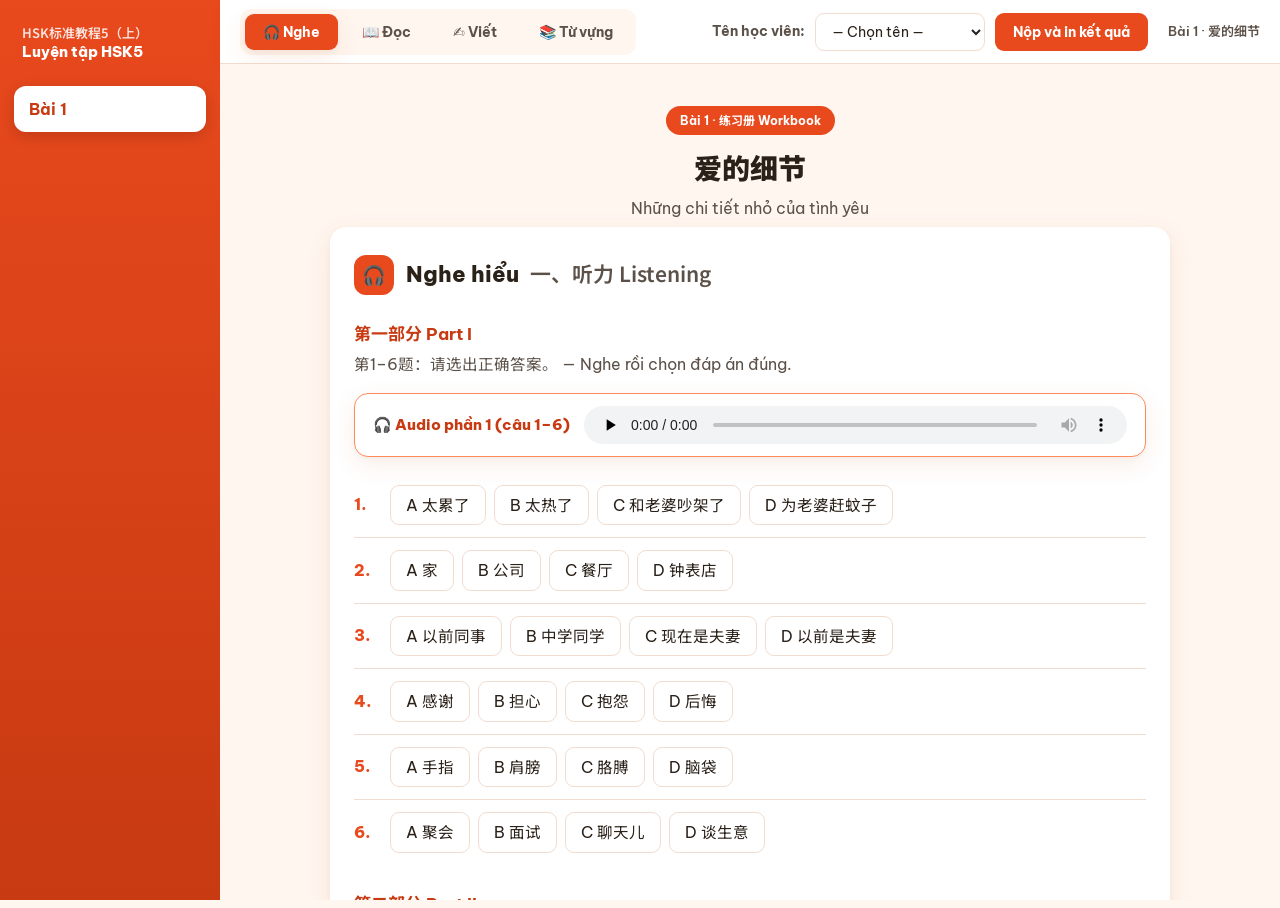
==== index.html @ 922155b4 "Add files via upload" ====
<!DOCTYPE html>
<html lang="vi">
<head>
<meta charset="UTF-8">
<meta name="viewport" content="width=device-width, initial-scale=1.0">
<title>Luyện tập HSK5 | HSK标准教程5 练习册</title>
<link rel="icon" href="data:image/svg+xml,<svg xmlns=%22http://www.w3.org/2000/svg%22 viewBox=%220 0 100 100%22><text y=%22.9em%22 font-size=%2290%22>🀄</text></svg>">
<link rel="preconnect" href="https://fonts.googleapis.com">
<link rel="preconnect" href="https://fonts.gstatic.com" crossorigin>
<link href="https://fonts.googleapis.com/css2?family=Noto+Sans+SC:wght@400;500;700;900&family=Be+Vietnam+Pro:wght@400;500;600;700;800&display=swap" rel="stylesheet">
<link rel="stylesheet" href="style.css">
<script src="quiz.js"></script>
</head>
<body>

<div class="shell">
  <aside class="sidebar" id="sidebar">
    <div class="brand">
      <span class="zh">HSK标准教程5（上）</span>
      Luyện tập HSK5
    </div>
    <!-- nút bài học được thêm bằng JS từ mảng LESSONS bên dưới -->
  </aside>

  <div class="content-area">
    <div class="topbar">
      <div class="tab-group" id="tabGroup">
        <button class="tab-btn" data-tab="listening">🎧 Nghe</button>
        <button class="tab-btn" data-tab="reading">📖 Đọc</button>
        <button class="tab-btn" data-tab="writing">✍️ Viết</button>
        <button class="tab-btn" data-tab="vocab">📚 Từ vựng</button>
      </div>
      <div class="hocvien-bar">
        <label for="hocvienSelect">Tên học viên:</label>
        <select id="hocvienSelect"><option value="">— Chọn tên —</option></select>
        <button type="button" class="btn-submit-result" id="btnSubmitResult">Nộp và in kết quả</button>
        <span class="hocvien-toast" id="hocvienToast"></span>
      </div>
      <span class="current-lesson" id="currentLessonLabel"></span>
    </div>
    <div class="frame-wrap">
      <iframe id="lessonFrame" title="Nội dung bài học"></iframe>
    </div>
  </div>
</div>

<script>
// Danh sách bài học — thêm bài mới vào đây khi có nội dung.
// Sidebar chỉ hiện "num" (vd "Bài 1"); nameZh hiện ở thanh trên cùng và phiếu kết quả.
const LESSONS = [
  { id:"bai1", num:"Bài 1", nameVi:"Những chi tiết nhỏ của tình yêu", nameZh:"爱的细节", file:"bai1.html", available:true },
];

const DEFAULT_TAB = "listening";
let state = { lesson: LESSONS.find(l=>l.available) || LESSONS[0], tab: DEFAULT_TAB };

const sidebar = document.getElementById('sidebar');
const frame = document.getElementById('lessonFrame');
const currentLabel = document.getElementById('currentLessonLabel');

function renderSidebar(){
  LESSONS.forEach(lesson=>{
    const btn = document.createElement('button');
    btn.className = 'lesson-btn' + (lesson.available ? '' : ' soon') + (lesson.id === state.lesson.id ? ' active' : '');
    btn.innerHTML = '<div class="num">'+lesson.num+'</div>';
    btn.title = lesson.nameZh + ' — ' + lesson.nameVi;
    if(lesson.available) btn.addEventListener('click', ()=>selectLesson(lesson.id));
    else btn.disabled = true;
    btn.dataset.lessonId = lesson.id;
    sidebar.appendChild(btn);
  });
}

function renderTabs(){
  document.querySelectorAll('.tab-btn').forEach(btn=>{
    btn.classList.toggle('active', btn.dataset.tab === state.tab);
    btn.addEventListener('click', ()=>selectTab(btn.dataset.tab));
  });
}

function selectLesson(id){
  const lesson = LESSONS.find(l=>l.id === id);
  if(!lesson || !lesson.available) return;
  state.lesson = lesson;
  document.querySelectorAll('.lesson-btn').forEach(b=>b.classList.toggle('active', b.dataset.lessonId === id));
  navigate();
}

function selectTab(tab){
  state.tab = tab;
  document.querySelectorAll('.tab-btn').forEach(b=>b.classList.toggle('active', b.dataset.tab === tab));
  // Đổi tab trong cùng bài: chỉ đổi #hash để không mất bài đang làm
  try {
    const win = frame.contentWindow;
    if(win && win.location.pathname.endsWith('/' + state.lesson.file)){
      win.location.hash = tab;
      return;
    }
  } catch(e){}
  navigate();
}

function navigate(){
  frame.src = state.lesson.file + '#' + state.tab;
  currentLabel.textContent = state.lesson.num + ' · ' + state.lesson.nameZh;
}

renderSidebar();
renderTabs();
navigate();

/* ================================================================
   Tên học viên + Nộp và in kết quả (in ra giấy hoặc "Lưu thành PDF")
   Danh sách tên: hocvien/danhsachhocvien.txt (mỗi dòng 1 tên).
   Không lưu kết quả lên máy chủ hay Google Sheet.
   ================================================================ */
const hocvienSelect = document.getElementById('hocvienSelect');
const btnSubmitResult = document.getElementById('btnSubmitResult');
const hocvienToast = document.getElementById('hocvienToast');
const LAST_HOCVIEN_KEY = 'hsk5_last_hocvien';

function lsGet(k){ try{ return localStorage.getItem(k); }catch(e){ return null; } }
function lsSet(k,v){ try{ localStorage.setItem(k,v); }catch(e){} }

function loadHocVienList(){
  fetch('hocvien/danhsachhocvien.txt')
    .then(r => r.ok ? r.text() : Promise.reject())
    .then(text=>{
      const names = text.split('\n').map(s=>s.trim()).filter(Boolean);
      const lastPicked = lsGet(LAST_HOCVIEN_KEY) || '';
      names.forEach(name=>{
        const opt = document.createElement('option');
        opt.value = name;
        opt.textContent = name;
        if(name === lastPicked) opt.selected = true;
        hocvienSelect.appendChild(opt);
      });
    })
    .catch(()=>{
      const opt = document.createElement('option');
      opt.value = '';
      opt.textContent = 'Không tải được danh sách tên';
      opt.disabled = true;
      hocvienSelect.appendChild(opt);
    });
}
hocvienSelect.addEventListener('change', ()=>{
  if(hocvienSelect.value) lsSet(LAST_HOCVIEN_KEY, hocvienSelect.value);
});

function collectFromIframe(){
  try {
    const win = frame.contentWindow;
    if(!win || !win.HSK || typeof win.HSK.collectResult !== 'function') return null;
    return win.HSK.collectResult({ lessonId: state.lesson.id, lessonName: state.lesson.num + ' · ' + state.lesson.nameZh });
  } catch(e){
    console.error('Không đọc được bài làm:', e);
    return null;
  }
}

function showToast(msg){
  hocvienToast.textContent = msg;
  setTimeout(()=>{ if(hocvienToast.textContent === msg) hocvienToast.textContent = ''; }, 4000);
}

btnSubmitResult.addEventListener('click', ()=>{
  const hocvien = hocvienSelect.value;
  if(!hocvien){
    alert('Vui lòng chọn tên học viên trước khi nộp bài.');
    return;
  }
  const data = collectFromIframe();
  if(!data){
    alert('Chưa tải xong nội dung bài học, vui lòng thử lại sau vài giây.');
    return;
  }
  data.hocvien = hocvien;
  data.timestamp = new Date().toISOString();

  const printWin = window.open('', '_blank', 'width=800,height=900');
  if(!printWin){
    alert('Trình duyệt đã chặn cửa sổ mới. Vui lòng cho phép cửa sổ bật lên (pop-up) rồi bấm lại.');
    return;
  }
  printWin.document.write(HSK.buildPrintableHtml(data));
  printWin.document.close();
  printWin.focus();
  setTimeout(()=>{ try{ printWin.print(); }catch(e){} }, 400);
  showToast('Đã mở phiếu kết quả của ' + hocvien + ' ✓');
});

loadHocVienList();
</script>
</body>
</html>
---- style.css ----
/* ============================================================
   HSK5 Luyện Tập — shared stylesheet
   Dùng chung cho index.html (khung trang) và mọi trang bai*.html
   ============================================================ */

:root{
  --orange:#e8491d;
  --orange-dark:#c73a12;
  --orange-light:#ff8a5c;
  --cream:#fff6ef;
  --ink:#2a2118;
  --ink-soft:#5c5148;
  --line:#f0ddd0;
  --card:#ffffff;
  --green:#2f9e56;
  --green-bg:#e9f8ee;
  --red:#d13c2f;
  --red-bg:#fdecea;
  --radius:16px;
  --shadow:0 8px 24px rgba(200,90,30,.10), 0 2px 6px rgba(0,0,0,.04);
  --sidebar-w:220px;
  --topbar-h:64px;
}
*{box-sizing:border-box;}
html{scroll-behavior:smooth;}
body{
  margin:0;
  font-family:'Be Vietnam Pro','Noto Sans SC',system-ui,sans-serif;
  background:var(--cream);
  color:var(--ink);
  line-height:1.6;
}
.zh{font-family:'Noto Sans SC','Be Vietnam Pro',sans-serif;}
a{color:inherit;}
img{max-width:100%;}

/* ---------------------------------------------------------
   SHELL LAYOUT (index.html only): sidebar + topbar + iframe
   --------------------------------------------------------- */
.shell{
  display:grid;
  grid-template-columns:var(--sidebar-w) 1fr;
  grid-template-rows:100vh;
  height:100vh;
}
.sidebar{
  background:linear-gradient(180deg, var(--orange) 0%, var(--orange-dark) 100%);
  color:#fff;
  padding:22px 14px;
  overflow-y:auto;
  display:flex;
  flex-direction:column;
  gap:6px;
}
.sidebar .brand{
  font-weight:800;
  font-size:15px;
  padding:0 8px 18px;
  line-height:1.35;
}
.sidebar .brand .zh{display:block;font-size:13px;opacity:.85;font-weight:600;margin-top:2px;}
.lesson-btn{
  display:block;
  width:100%;
  text-align:left;
  background:rgba(255,255,255,.08);
  border:1.5px solid transparent;
  color:#fff;
  padding:12px 14px;
  border-radius:12px;
  font-family:inherit;
  cursor:pointer;
  transition:.15s;
}
.lesson-btn:hover{background:rgba(255,255,255,.18);}
.lesson-btn.active{
  background:#fff;
  color:var(--orange-dark);
  font-weight:800;
  box-shadow:0 4px 14px rgba(0,0,0,.15);
}
.lesson-btn .num{font-size:15.5px;font-weight:700;}
.lesson-btn.soon{
  opacity:.55;
  cursor:not-allowed;
}
.lesson-btn.soon:hover{background:rgba(255,255,255,.08);}

.content-area{
  display:flex;
  flex-direction:column;
  min-width:0;
}
.topbar{
  height:var(--topbar-h);
  background:#fff;
  border-bottom:1px solid var(--line);
  display:flex;
  align-items:center;
  gap:10px;
  padding:0 20px;
  box-shadow:0 2px 10px rgba(0,0,0,.03);
  flex-wrap:wrap;
}
.tab-group{
  display:flex;
  gap:6px;
  background:var(--cream);
  padding:5px;
  border-radius:12px;
}
.tab-btn{
  border:none;
  background:transparent;
  padding:9px 18px;
  border-radius:9px;
  font-family:inherit;
  font-weight:700;
  font-size:14px;
  color:var(--ink-soft);
  cursor:pointer;
  transition:.15s;
  display:flex;
  align-items:center;
  gap:6px;
}
.tab-btn:hover{color:var(--orange-dark);}
.tab-btn.active{
  background:var(--orange);
  color:#fff;
  box-shadow:var(--shadow);
}
.topbar .current-lesson{
  font-size:13px;
  color:var(--ink-soft);
  font-weight:600;
  white-space:nowrap;
}

/* Thanh chọn tên học viên + nút Nộp và in kết quả (topbar, index.html) */
.hocvien-bar{
  margin-left:auto;
  display:flex;
  align-items:center;
  gap:10px;
  flex-wrap:wrap;
}
.hocvien-bar label{
  font-size:13.5px;
  font-weight:700;
  color:var(--ink-soft);
  white-space:nowrap;
}
.hocvien-bar select{
  border:1.5px solid var(--line);
  border-radius:9px;
  padding:8px 12px;
  font-family:inherit;
  font-size:14px;
  background:#fff;
  color:var(--ink);
  min-width:170px;
  cursor:pointer;
}
.hocvien-bar select:focus{outline:none;border-color:var(--orange-light);}
.btn-submit-result{
  border:none;
  background:var(--orange);
  color:#fff;
  padding:10px 18px;
  border-radius:9px;
  font-weight:700;
  font-size:14px;
  cursor:pointer;
  font-family:inherit;
  white-space:nowrap;
  transition:.15s;
}
.btn-submit-result:hover{background:var(--orange-dark);}
.btn-submit-result:disabled{opacity:.5;cursor:not-allowed;background:var(--orange);}
.hocvien-toast{
  font-size:12.5px;
  color:var(--green);
  font-weight:700;
  white-space:nowrap;
}

.frame-wrap{
  flex:1;
  min-height:0;
}
#lessonFrame{
  width:100%;
  height:100%;
  border:none;
  background:var(--cream);
}

/* Mobile: sidebar becomes a horizontal strip on top */
@media (max-width:820px){
  .shell{
    grid-template-columns:1fr;
    grid-template-rows:auto 1fr;
    height:100vh;
  }
  .sidebar{
    flex-direction:row;
    align-items:center;
    overflow-x:auto;
    padding:12px 10px;
    gap:8px;
  }
  .sidebar .brand{padding:0 10px 0 2px;flex:0 0 auto;border-right:1px solid rgba(255,255,255,.25);margin-right:4px;}
  .lesson-btn{flex:0 0 auto;width:auto;white-space:nowrap;}
  .lesson-btn.results-link{order:99;margin-top:0;margin-left:4px;}
  .topbar{padding:0 12px;height:auto;padding-top:10px;padding-bottom:10px;}
  .hocvien-bar{margin-left:0;width:100%;order:2;}
  .hocvien-bar select{flex:1 1 auto;}
  .topbar .current-lesson{margin-left:0;width:100%;order:3;}
}

/* ---------------------------------------------------------
   Trang kết quả đã lưu (ketqua.html) + cửa sổ in kết quả
   --------------------------------------------------------- */
.ketqua-main{max-width:920px;margin:0 auto;padding:24px 20px 60px;}
.ketqua-main h1{font-size:24px;font-weight:900;margin:6px 0 4px;}
.ketqua-main .sub{color:var(--ink-soft);font-size:15px;margin-bottom:22px;}
.ketqua-table-wrap{overflow-x:auto;background:var(--card);border-radius:var(--radius);box-shadow:var(--shadow);}
table.ketqua-table{width:100%;border-collapse:collapse;font-size:14.5px;}
table.ketqua-table th, table.ketqua-table td{padding:12px 14px;text-align:left;border-bottom:1px solid var(--line);white-space:nowrap;}
table.ketqua-table th{background:var(--cream);color:var(--ink-soft);font-weight:700;font-size:13px;text-transform:uppercase;letter-spacing:.03em;}
table.ketqua-table tr:last-child td{border-bottom:none;}
table.ketqua-table .row-actions{display:flex;gap:6px;}
table.ketqua-table .row-actions button{
  border:1.5px solid var(--line);background:#fff;color:var(--ink);
  padding:6px 12px;border-radius:8px;font-size:13px;font-weight:600;cursor:pointer;font-family:inherit;
}
table.ketqua-table .row-actions button:hover{border-color:var(--orange-light);color:var(--orange-dark);}
table.ketqua-table .row-actions button.danger:hover{border-color:var(--red);color:var(--red);}
.ketqua-empty{padding:50px 20px;text-align:center;color:var(--ink-soft);font-size:16px;}
.ketqua-detail{display:none;background:var(--cream);border-radius:12px;padding:16px 18px;margin:10px 0 18px;font-size:14.5px;line-height:1.7;}
.ketqua-detail.show{display:block;}
.ketqua-detail h4{margin:0 0 6px;color:var(--orange-dark);font-size:14.5px;}
.ketqua-detail .row{margin-bottom:10px;}
.back-link{display:inline-block;margin-bottom:14px;color:var(--orange-dark);font-weight:700;text-decoration:none;font-size:14.5px;}
.back-link:hover{text-decoration:underline;}

/* ---------------------------------------------------------
   LESSON PAGE LAYOUT (files inside lessons/)
   --------------------------------------------------------- */
.lesson-body{
  margin:0;
  background:var(--cream);
}
.lesson-main{
  max-width:880px;
  margin:0 auto;
  padding:24px 20px 90px;
}
.lesson-heading{
  text-align:center;
  padding:18px 10px 6px;
}
.lesson-heading .badge{
  display:inline-block;
  background:var(--orange);
  color:#fff;
  padding:5px 14px;
  border-radius:999px;
  font-size:12px;
  font-weight:700;
  margin-bottom:10px;
}
.lesson-heading h1{
  margin:0 0 4px;
  font-size:clamp(20px,3.4vw,28px);
  font-weight:900;
  color:var(--ink);
}
.lesson-heading p{margin:0;color:var(--ink-soft);font-size:15.5px;}

.tab-section{display:none;}
.tab-section.active{display:block;}

section.card{
  background:var(--card);
  border-radius:var(--radius);
  box-shadow:var(--shadow);
  padding:28px 24px;
  margin-bottom:24px;
}
.section-head{
  display:flex;
  align-items:center;
  gap:12px;
  margin-bottom:6px;
}
.section-head .icon{
  width:40px;height:40px;flex:0 0 40px;
  border-radius:12px;
  background:var(--orange);
  color:#fff;
  display:flex;align-items:center;justify-content:center;
  font-size:19px;
}
.section-head h2{margin:0;font-size:22px;font-weight:800;}
.section-head h2 .zh{font-size:.95em;color:var(--ink-soft);font-weight:600;margin-left:6px;}
.section-note{font-size:15.5px;color:var(--ink-soft);margin:2px 0 20px;padding-left:52px;}

.part{margin-top:26px;}
.part:first-of-type{margin-top:22px;}
.part-title{font-weight:700;font-size:17px;color:var(--orange-dark);margin-bottom:4px;}
.part-instructions{font-size:15.5px;color:var(--ink-soft);margin-bottom:16px;}

.example-box{
  background:var(--cream);
  border:1px dashed var(--line);
  border-radius:10px;
  padding:12px 14px;
  font-size:15.5px;
  line-height:1.7;
  color:var(--ink-soft);
  margin-bottom:16px;
}
.example-box b{color:var(--ink);}

.pic-grid{display:grid;grid-template-columns:repeat(2,1fr);gap:14px;margin-bottom:18px;}
.pic-card{border:1.5px solid var(--line);border-radius:12px;padding:10px 8px 12px;text-align:center;background:#fffaf6;}
.pic-card .emoji{font-size:30px;}
.pic-card .letter{display:inline-block;font-weight:800;color:var(--orange);margin-bottom:6px;font-size:13px;}
.pic-card .cap{font-size:14px;color:var(--ink-soft);margin-top:4px;}
.pic-card img{
  width:100%;
  aspect-ratio:4/3;
  height:auto;
  object-fit:contain;
  border-radius:8px;
  background:#f1e6db;
  display:block;
}

/* Single master audio player for a whole listening section */
.audio-master{
  position:sticky;
  top:10px;
  z-index:5;
  background:#fff;
  border:1.5px solid var(--orange-light);
  border-radius:14px;
  padding:12px 18px;
  margin-bottom:22px;
  box-shadow:var(--shadow);
  display:flex;
  align-items:center;
  gap:14px;
  flex-wrap:wrap;
}
.audio-master .label{
  font-weight:800;
  color:var(--orange-dark);
  font-size:15px;
  white-space:nowrap;
}
.audio-master audio{flex:1 1 220px;height:38px;min-width:200px;}
.audio-master .audio-missing{margin-left:0;}

.q-row{display:flex;flex-wrap:wrap;align-items:center;gap:10px;padding:12px 0;border-top:1px solid var(--line);}
.q-row:first-child{border-top:none;}
.q-num{font-weight:800;color:var(--orange);min-width:26px;}
.q-text{flex:1 1 260px;font-size:16.5px;}
.opt-group{display:flex;flex-wrap:wrap;gap:8px;}
.opt-btn{
  border:1.5px solid var(--line);
  background:#fff;
  padding:8px 15px;
  border-radius:9px;
  font-size:15.5px;
  cursor:pointer;
  transition:.15s;
  font-family:inherit;
  color:var(--ink);
}
.opt-btn:hover{border-color:var(--orange-light);}
.opt-btn.selected{background:var(--orange);border-color:var(--orange);color:#fff;font-weight:600;}
.opt-btn.correct{background:var(--green);border-color:var(--green);color:#fff;font-weight:700;}
.opt-btn.wrong{background:var(--red);border-color:var(--red);color:#fff;font-weight:700;}
.opt-btn.locked{cursor:default;}
.opt-btn.disabled{opacity:.5;cursor:not-allowed;background:#f6f6f6;}

.passage{background:var(--cream);border-radius:10px;padding:14px 16px;font-size:16.5px;line-height:1.7;margin-bottom:12px;}
.passage .passage-num{color:var(--orange-dark);font-weight:800;margin-right:4px;}
.star-q{font-weight:700;margin:10px 0 8px;font-size:16.5px;}
.star-q .star-q-num{color:var(--orange);font-weight:800;margin-right:8px;}

.locked-badge{
  display:inline-flex;align-items:center;gap:6px;font-size:12px;color:var(--ink-soft);
  background:#f2ece5;padding:4px 10px;border-radius:999px;margin-left:4px;
}

.explain{display:none;font-size:15px;color:var(--ink-soft);margin-top:6px;padding-left:34px;}
.explain.show{display:block;}
.explain b{color:var(--green);}

.audio-row{display:flex;align-items:center;gap:10px;margin:4px 0 14px;flex-wrap:wrap;}
.audio-row audio{height:34px;max-width:280px;flex:1 1 240px;}
.audio-missing{font-size:12px;color:var(--ink-soft);font-style:italic;}

/* Writing (书写) components */
.pinyin-tag{
  font-size:14.5px;
  color:var(--ink-soft);
  background:var(--cream);
  border:1px solid var(--line);
  padding:3px 9px;
  border-radius:999px;
}
.text-input{
  border:1.5px solid var(--line);
  border-radius:9px;
  padding:8px 12px;
  font-size:17px;
  font-family:'Noto Sans SC','Be Vietnam Pro',sans-serif;
  width:90px;
  text-align:center;
}
.text-input:focus{outline:none;border-color:var(--orange-light);}
.text-input.correct{background:var(--green-bg);border-color:var(--green);color:var(--green);font-weight:700;}
.text-input.wrong{background:var(--red-bg);border-color:var(--red);color:var(--red);font-weight:700;}

.pic-desc{font-size:15.5px;color:var(--ink-soft);flex:1 1 260px;font-style:italic;}

/* Writing Part II: ảnh lớn bên trái (cỡ giống ảnh Nghe Part I), từ gợi ý +
   ô nhập câu bên phải */
.writing-row{display:flex;gap:18px;align-items:stretch;flex-wrap:wrap;}
.writing-pic{
  width:100%;
  max-width:320px;
  aspect-ratio:4/3;
  object-fit:contain;
  border-radius:12px;
  background:#f1e6db;
  display:block;
  flex:1 1 320px;
}
.example-box .writing-pic{max-width:280px;}
.writing-right{
  flex:1 1 260px;
  min-width:220px;
  display:flex;
  flex-direction:column;
}
.word-tag{
  align-self:flex-start;
  font-weight:800;
  color:#fff;
  background:var(--orange);
  padding:6px 16px;
  border-radius:999px;
  font-size:16px;
  margin-bottom:10px;
}
.writing-textarea{
  width:100%;
  flex:1;
  min-height:120px;
  border:1.5px solid var(--line);
  border-radius:10px;
  padding:10px 12px;
  font-family:'Noto Sans SC','Be Vietnam Pro',sans-serif;
  font-size:16.5px;
  resize:vertical;
}
.writing-textarea:focus{outline:none;border-color:var(--orange-light);}
.reveal-btn{
  margin-top:8px;
  border:1.5px solid var(--orange);
  background:#fff;
  color:var(--orange-dark);
  padding:8px 16px;
  border-radius:999px;
  font-size:15px;
  font-weight:700;
  cursor:pointer;
  font-family:inherit;
}
.reveal-btn:hover{background:var(--orange);color:#fff;}
.sample-answer{
  display:none;
  margin-top:8px;
  background:var(--green-bg);
  border-radius:10px;
  padding:10px 14px;
  font-size:15.5px;
  line-height:1.6;
  color:#1e6b3a;
}
.sample-answer.show{display:block;}
.sample-answer b{color:var(--green);}

.placeholder-box{
  text-align:center;
  padding:50px 20px;
  color:var(--ink-soft);
  font-size:16.5px;
}
.placeholder-box .big{font-size:38px;margin-bottom:10px;}

/* Score bar (reading self-check) */
.score-bar{position:sticky;bottom:16px;display:flex;justify-content:center;z-index:20;margin-top:12px;}
.score-panel{
  background:var(--ink);color:#fff;border-radius:999px;padding:10px 10px 10px 20px;
  display:flex;align-items:center;gap:14px;box-shadow:0 10px 30px rgba(0,0,0,.25);
  flex-wrap:wrap;justify-content:center;
}
.score-panel .txt{font-size:15.5px;font-weight:600;}
.btn{border:none;border-radius:999px;padding:11px 22px;font-weight:700;font-size:15.5px;cursor:pointer;font-family:inherit;}
.btn-primary{background:var(--orange);color:#fff;}
.btn-primary:hover{background:var(--orange-dark);}
.btn-ghost{background:rgba(255,255,255,.12);color:#fff;}
.btn-ghost:hover{background:rgba(255,255,255,.22);}

footer.lesson-footer{text-align:center;padding:20px 20px 10px;font-size:14.5px;color:var(--ink-soft);}

/* ---------------------------------------------------------
   Tab Từ vựng — game "Đố vui tốc độ"
   --------------------------------------------------------- */
.vocab-start, .vocab-end{
  text-align:center;
  padding:50px 20px;
  max-width:420px;
  margin:0 auto;
}
.vocab-start-icon, .vocab-end-icon{font-size:44px;margin-bottom:10px;}
.vocab-start h3, .vocab-end h3{margin:0 0 8px;font-size:22px;font-weight:800;color:var(--ink);}
.vocab-start p{color:var(--ink-soft);font-size:15.5px;margin:0 0 16px;}
.vocab-highscore{
  display:inline-block;
  background:var(--cream);
  border:1px solid var(--line);
  border-radius:999px;
  padding:6px 16px;
  font-size:14.5px;
  font-weight:700;
  color:var(--orange-dark);
  margin-bottom:18px;
}
.vocab-end-score{font-size:34px;font-weight:900;color:var(--orange);margin:6px 0;}
.vocab-end p{color:var(--ink-soft);font-size:15px;margin:0 0 18px;}

.vocab-game{max-width:520px;margin:0 auto;}
.vocab-hud{display:flex;align-items:center;justify-content:space-between;gap:10px;margin-bottom:10px;flex-wrap:wrap;}
.vocab-progress{font-size:14px;color:var(--ink-soft);font-weight:700;}
.vocab-score{font-size:14px;color:var(--ink);font-weight:800;}
.vocab-streak{
  font-size:13px;
  font-weight:800;
  color:#fff;
  background:var(--orange);
  padding:3px 10px;
  border-radius:999px;
}
.vocab-timerbar{
  height:8px;
  background:var(--cream);
  border-radius:999px;
  overflow:hidden;
  margin-bottom:26px;
}
.vocab-timerbar-fill{
  height:100%;
  width:100%;
  background:linear-gradient(90deg, var(--orange), var(--orange-light));
  border-radius:999px;
  transition:width .05s linear;
}
.vocab-word{text-align:center;margin-bottom:28px;}
.vocab-hanzi{
  font-family:'Noto Sans SC',sans-serif;
  font-size:56px;
  font-weight:700;
  color:var(--ink);
  line-height:1.2;
}
.vocab-pinyin{font-size:17px;color:var(--ink-soft);margin-top:4px;}
.vocab-options{display:grid;grid-template-columns:repeat(2,1fr);gap:12px;}
.vocab-opt-btn{
  border:1.5px solid var(--line);
  background:#fff;
  border-radius:12px;
  padding:16px 14px;
  font-size:16px;
  font-weight:600;
  color:var(--ink);
  cursor:pointer;
  font-family:inherit;
  transition:.15s;
  text-align:center;
}
.vocab-opt-btn:hover{border-color:var(--orange-light);}
.vocab-opt-btn.correct{background:var(--green);border-color:var(--green);color:#fff;font-weight:700;}
.vocab-opt-btn.wrong{background:var(--red);border-color:var(--red);color:#fff;font-weight:700;}
.vocab-opt-btn.locked{cursor:default;}

@media (max-width:480px){
  .vocab-hanzi{font-size:44px;}
  .vocab-options{grid-template-columns:1fr;}
}

/* ---------------------------------------------------------
   Thành phần riêng của HSK5
   --------------------------------------------------------- */
/* Khối câu hỏi xếp dọc (đoạn văn + câu hỏi + lựa chọn) */
.q-block{flex-direction:column;align-items:stretch;}

/* Mỗi phần Nghe có trình phát audio riêng — chỉ dính trong phần của nó */
.part .audio-master{margin-bottom:16px;}

/* Lựa chọn Nghe/Đọc dài hơn HSK3: cho xuống dòng gọn trên điện thoại */
.opt-btn{text-align:left;line-height:1.45;}

/* Đoạn văn: chỗ trống đánh số và ảnh minh hoạ */
.passage p{margin:0 0 10px;text-indent:2em;}
.passage p:last-child{margin-bottom:0;}
.blank{
  display:inline-block;min-width:3.2em;text-align:center;
  border-bottom:2px solid var(--orange);color:var(--orange-dark);font-weight:800;
  margin:0 3px;line-height:1.3;
}
.passage-img{
  float:right;width:200px;max-width:40%;margin:4px 0 10px 16px;
  border-radius:10px;background:#fff;
}
.passage::after{content:"";display:block;clear:both;}
@media (max-width:560px){
  .passage-img{float:none;display:block;width:auto;max-width:70%;max-height:240px;margin:0 auto 12px;}
}

/* Câu sắp xếp từ (完成句子) */
.order-head{display:flex;gap:10px;align-items:flex-start;}
.order-head .q-num{padding-top:10px;}
.order-answer{
  flex:1;min-height:50px;display:flex;flex-wrap:wrap;gap:8px;align-items:center;
  border:1.5px dashed var(--orange-light);border-radius:10px;padding:7px 10px;background:#fffaf6;
}
.order-answer.correct{border-style:solid;border-color:var(--green);background:var(--green-bg);}
.order-answer.wrong{border-style:solid;border-color:var(--red);background:var(--red-bg);}
.order-placeholder{color:var(--ink-soft);font-size:14.5px;}
.order-bank{display:flex;flex-wrap:wrap;gap:8px;margin:10px 0 0 36px;}
.order-chip{
  border:1.5px solid var(--line);background:#fff;color:var(--ink);
  padding:7px 14px;border-radius:9px;font-size:16.5px;cursor:pointer;
  font-family:'Noto Sans SC','Be Vietnam Pro',sans-serif;transition:.15s;
}
.order-chip:hover:not(:disabled){border-color:var(--orange-light);}
.order-chip.used{opacity:.3;cursor:default;}
.order-chip.in-answer{background:var(--orange);border-color:var(--orange);color:#fff;font-weight:600;}
.order-answer.correct .order-chip.in-answer{background:var(--green);border-color:var(--green);}
.order-answer.wrong .order-chip.in-answer{background:var(--red);border-color:var(--red);}
.order-chip:disabled{cursor:default;}

/* Viết đoạn văn (写短文) */
.essay-prompt{font-weight:700;font-size:16.5px;margin-bottom:10px;}
.essay-prompt .star-q-num{color:var(--orange);font-weight:800;margin-right:8px;}
.essay-words{display:flex;flex-wrap:wrap;gap:8px;margin-bottom:12px;}
.essay-word{
  font-family:'Noto Sans SC',sans-serif;font-weight:700;font-size:16px;
  padding:5px 14px;border-radius:999px;border:1.5px solid var(--orange);color:var(--orange-dark);background:#fff;
}
.essay-word.used{background:var(--green);border-color:var(--green);color:#fff;}
.essay-textarea{min-height:200px;line-height:1.8;}
.essay-meta{display:flex;gap:16px;flex-wrap:wrap;font-size:14px;color:var(--ink-soft);margin-top:6px;font-weight:600;}
.essay-meta .ok{color:var(--green);}
.sample-answer p{margin:0 0 6px;}

/* Sidebar chỉ có tên bài: bỏ khoảng trống thừa */
.sidebar .lesson-btn{text-align:left;}
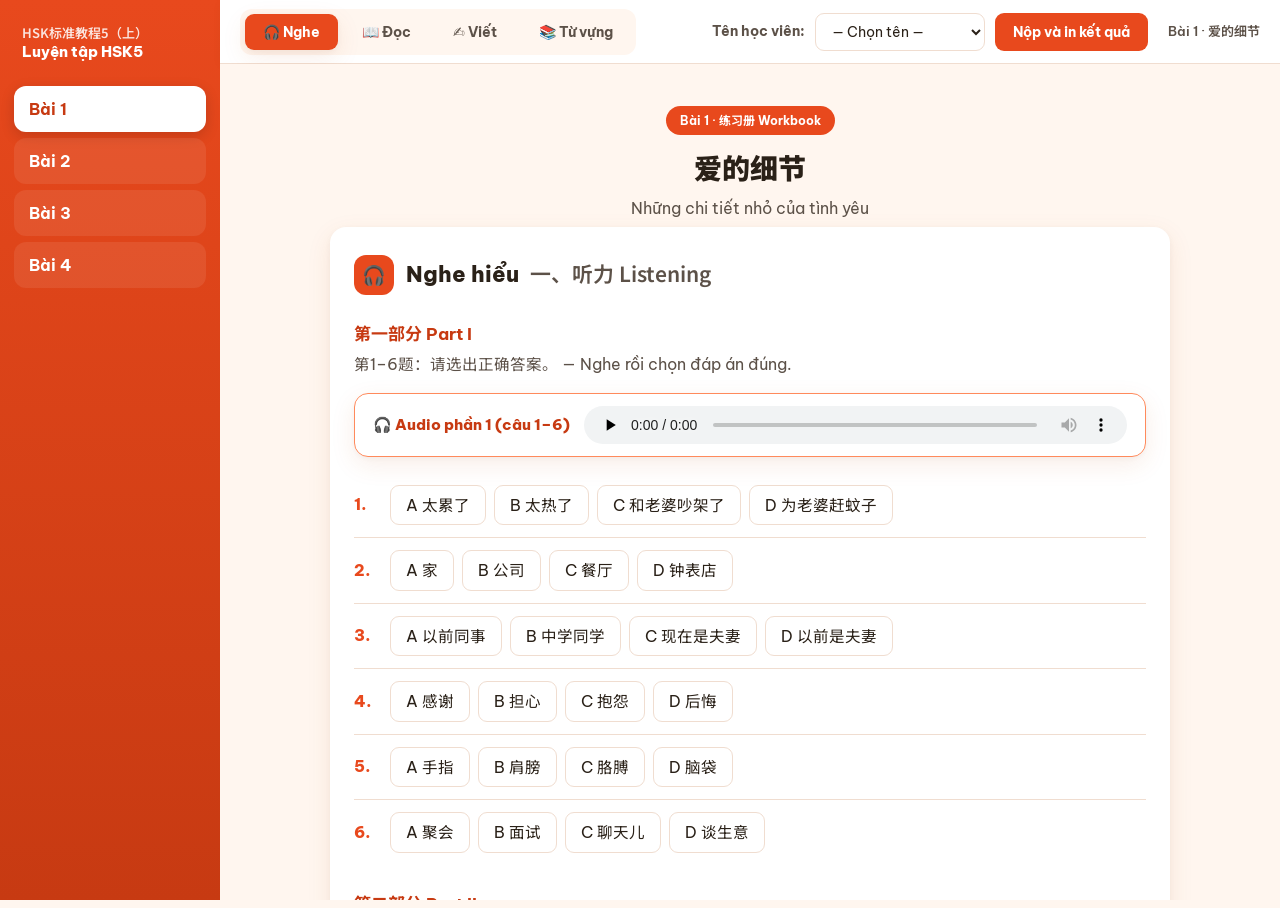
==== commit 9aa7a8a6: "Add files via upload" ====
--- a/index.html
+++ b/index.html
@@ -49,6 +49,9 @@
 // Sidebar chỉ hiện "num" (vd "Bài 1"); nameZh hiện ở thanh trên cùng và phiếu kết quả.
 const LESSONS = [
   { id:"bai1", num:"Bài 1", nameVi:"Những chi tiết nhỏ của tình yêu", nameZh:"爱的细节", file:"bai1.html", available:true },
+  { id:"bai2", num:"Bài 2", nameVi:"Để lại một chùm chìa khóa cho bố mẹ", nameZh:"留串钥匙给父母", file:"bai2.html", available:true },
+  { id:"bai3", num:"Bài 3", nameVi:"Đời người có lựa chọn, mọi thứ đều có thể thay đổi", nameZh:"人生有选择，一切可改变", file:"bai3.html", available:true },
+  { id:"bai4", num:"Bài 4", nameVi:"Tử Lộ vác gạo", nameZh:"子路背米", file:"bai4.html", available:true },
 ];
 
 const DEFAULT_TAB = "listening";
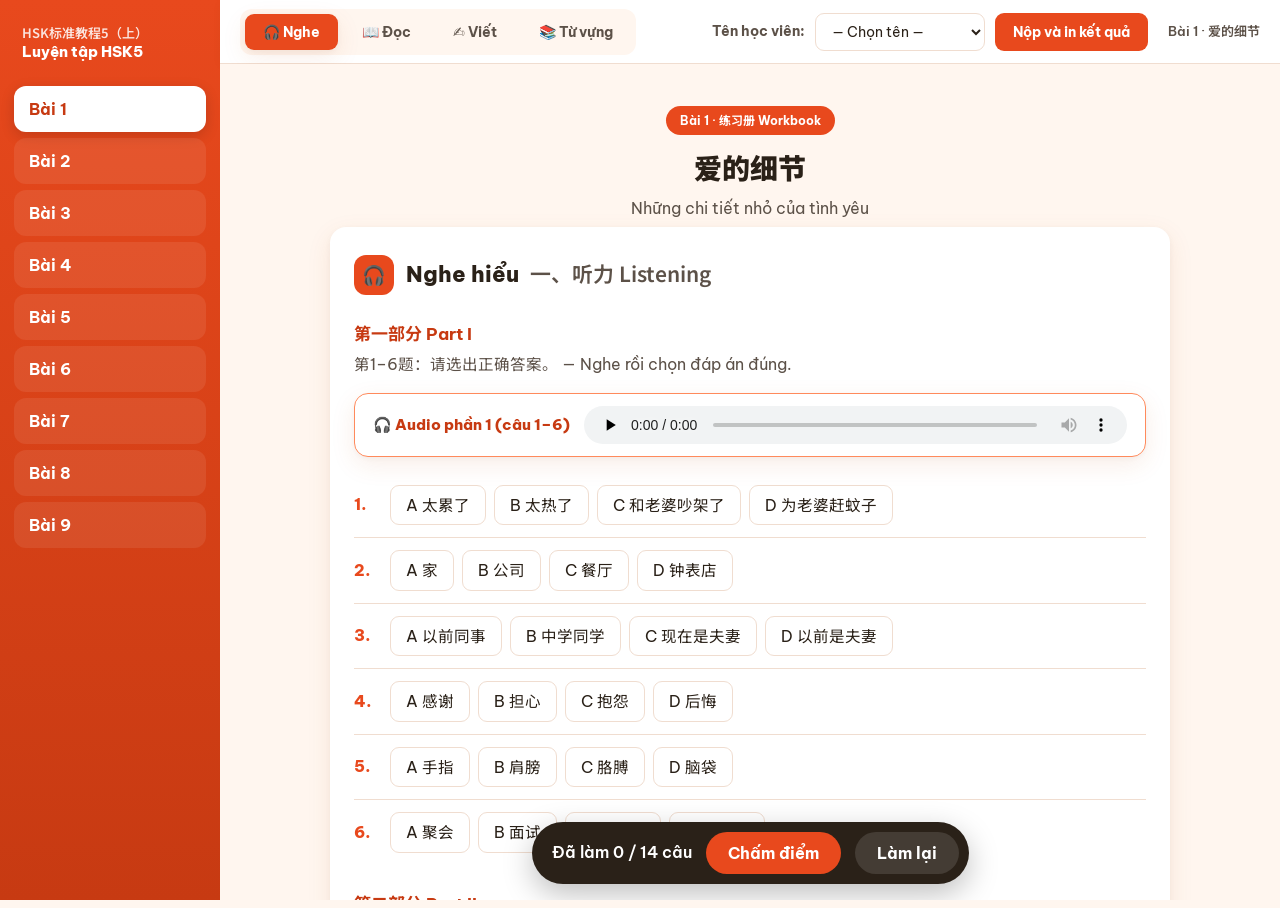
==== commit 165ddd01: "Add files via upload" ====
--- a/index.html
+++ b/index.html
@@ -52,6 +52,11 @@
   { id:"bai2", num:"Bài 2", nameVi:"Để lại một chùm chìa khóa cho bố mẹ", nameZh:"留串钥匙给父母", file:"bai2.html", available:true },
   { id:"bai3", num:"Bài 3", nameVi:"Đời người có lựa chọn, mọi thứ đều có thể thay đổi", nameZh:"人生有选择，一切可改变", file:"bai3.html", available:true },
   { id:"bai4", num:"Bài 4", nameVi:"Tử Lộ vác gạo", nameZh:"子路背米", file:"bai4.html", available:true },
+  { id:"bai5", num:"Bài 5", nameVi:"Nước suối ở Tế Nam", nameZh:"济南的泉水", file:"bai5.html", available:true },
+  { id:"bai6", num:"Bài 6", nameVi:"Nguồn gốc đêm giao thừa", nameZh:"除夕的由来", file:"bai6.html", available:true },
+  { id:"bai7", num:"Bài 7", nameVi:"Hai câu chuyện thành ngữ", nameZh:"成语故事两则", file:"bai7.html", available:true },
+  { id:"bai8", num:"Bài 8", nameVi:"Nghĩa xưa và nay của “Triêu tam mộ tứ”", nameZh:"“朝三暮四”的古今义", file:"bai8.html", available:true },
+  { id:"bai9", num:"Bài 9", nameVi:"Một Lỗ Tấn khác", nameZh:"别样鲁迅", file:"bai9.html", available:true },
 ];
 
 const DEFAULT_TAB = "listening";
